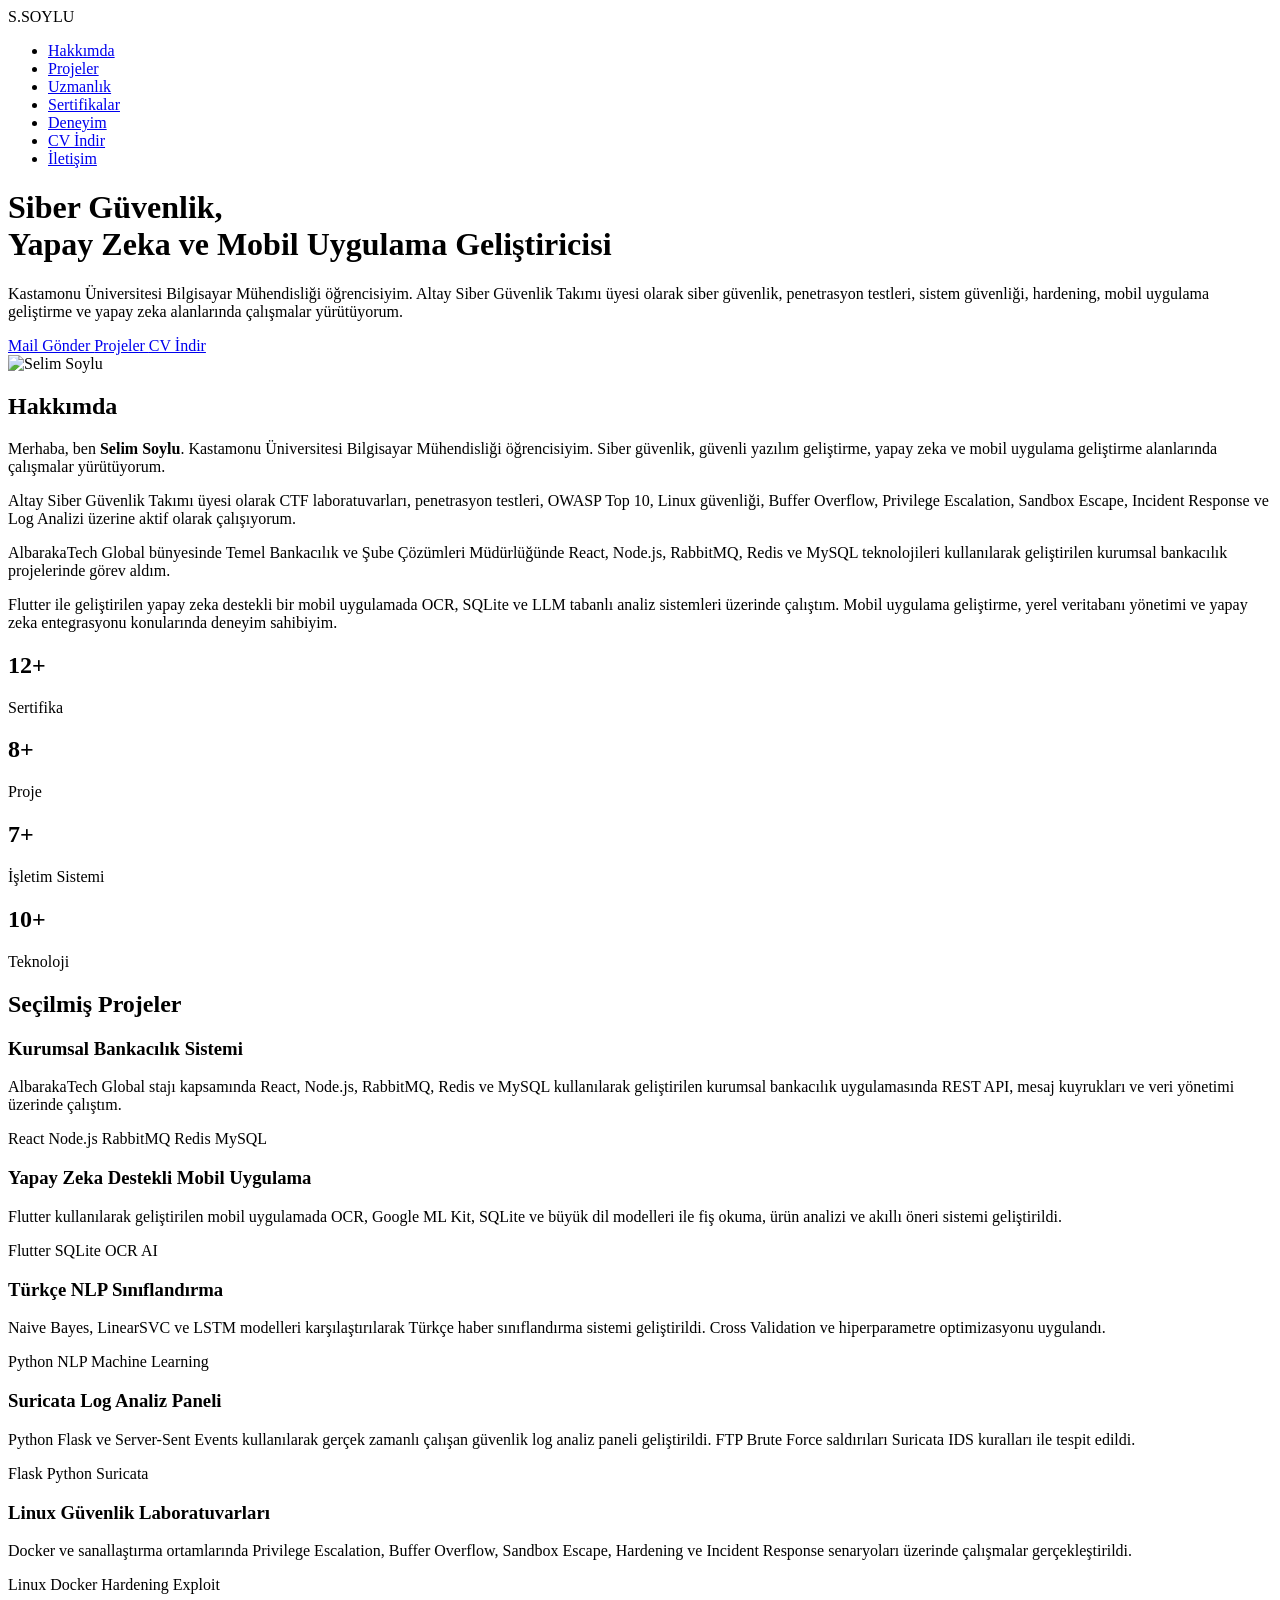
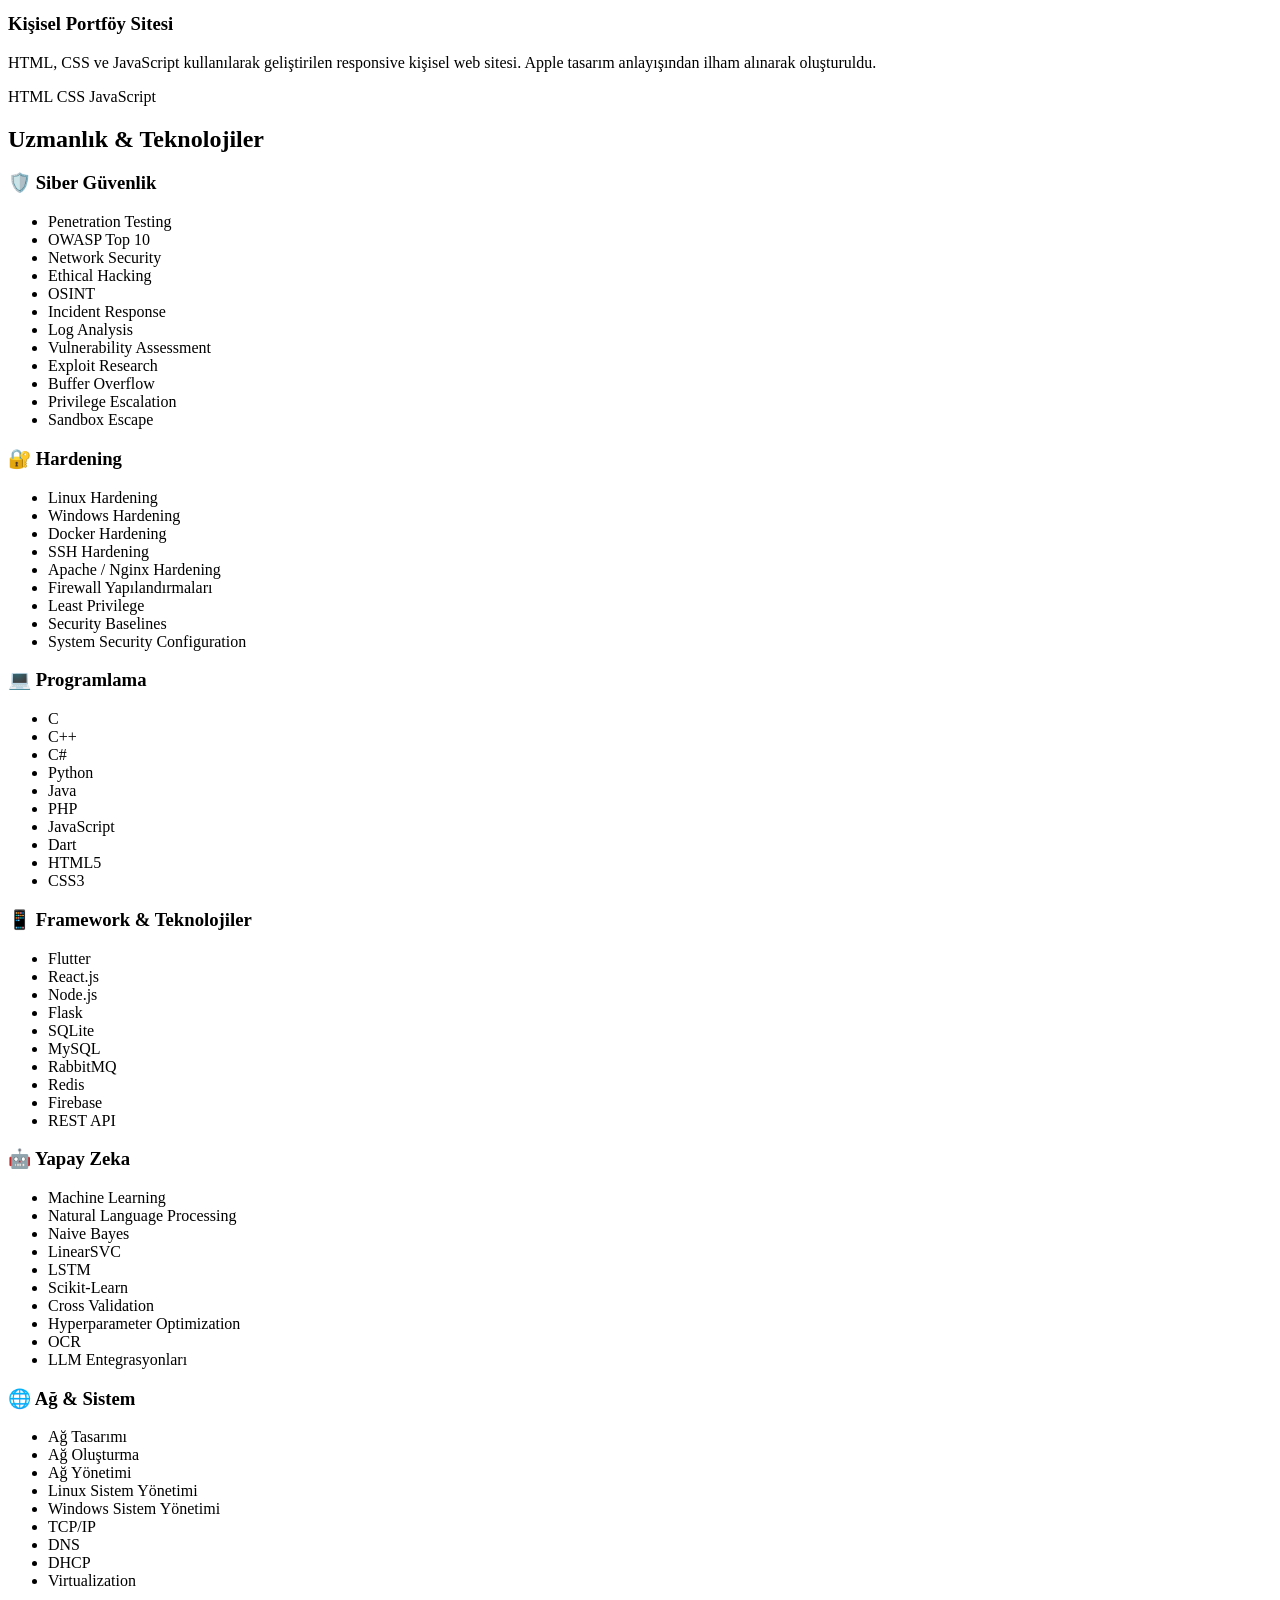
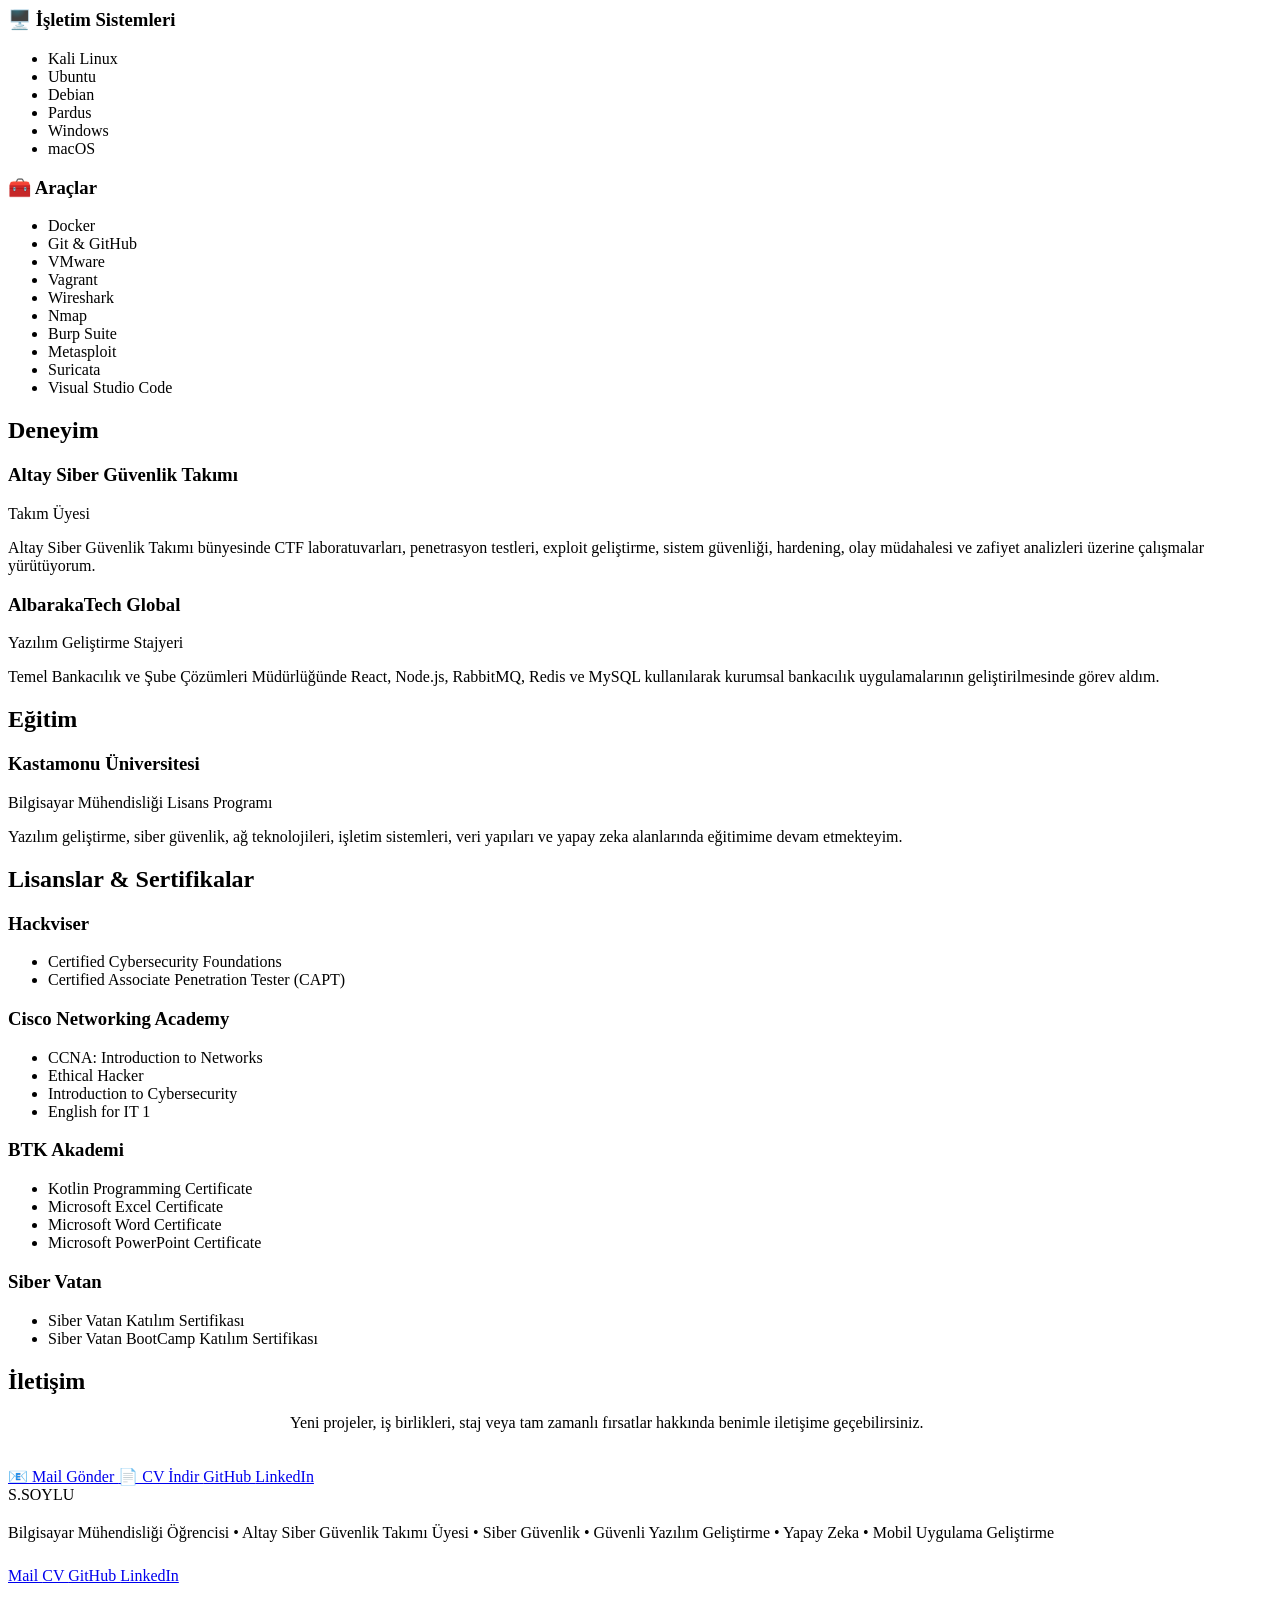
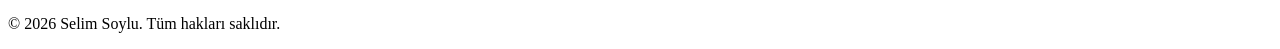
==== index.html @ c03e4eae "Rename portfolio/index.html to index.html" ====
<!DOCTYPE html>
<html lang="tr">

<head>

<meta charset="UTF-8">
<meta name="viewport" content="width=device-width, initial-scale=1.0">

<title>Selim Soylu | Cyber Security & Software Engineer</title>

<meta name="description" content="Selim Soylu - Bilgisayar Mühendisliği Öğrencisi | Siber Güvenlik | Yapay Zeka | Flutter">

<meta name="keywords" content="Selim Soylu,Cyber Security,Flutter,NLP,Machine Learning,Penetration Testing">

<link rel="stylesheet" href="style.css">

<link href="https://fonts.googleapis.com/css2?family=Fira+Code:wght@400;600;700&family=Poppins:wght@300;400;500;600;700&display=swap" rel="stylesheet">

</head>

<body>

<nav class="navbar">

<div class="logo">
S.SOYLU
</div>

<ul class="nav-links">

<li><a href="#hakkimda">Hakkımda</a></li>

<li><a href="#projeler">Projeler</a></li>

<li><a href="#yetenekler">Uzmanlık</a></li>

<li><a href="#sertifikalar">Sertifikalar</a></li>

<li><a href="#deneyim">Deneyim</a></li>

<li>

<a href="cv/SelimSoyluCV.pdf"
download
class="btn-outline">

CV İndir

</a>

</li>

<li>

<a href="#iletisim"
class="btn-outline">

İletişim

</a>

</li>

</ul>

<div class="menu-toggle">

<span class="bar"></span>

<span class="bar"></span>

<span class="bar"></span>

</div>

</nav>

<header class="hero">

<div class="hero-wrapper">

<div class="hero-content reveal">

<h1>

Siber Güvenlik,<br>

Yapay Zeka ve

<span class="gradient-text">

Mobil Uygulama

</span>

Geliştiricisi

</h1>

<p>

Kastamonu Üniversitesi Bilgisayar Mühendisliği öğrencisiyim.

Altay Siber Güvenlik Takımı üyesi olarak siber güvenlik,
penetrasyon testleri, sistem güvenliği, hardening,
mobil uygulama geliştirme ve yapay zeka alanlarında
çalışmalar yürütüyorum.

</p>

<div class="hero-buttons">

<a href="mailto:iletisim@selimsoylu.com"

class="btn-primary">

Mail Gönder

</a>

<a href="#projeler"

class="btn-secondary">

Projeler

</a>

<a href="cv/SelimSoyluCV.pdf"

download

class="btn-secondary">

CV İndir

</a>

</div>

</div>

<div class="hero-image reveal">

<img src="images/profile.jpg"

alt="Selim Soylu">

</div>

</div>

</header>
<section id="hakkimda" class="section">

<div class="container reveal">

<h2 class="section-title">
Hakkımda
</h2>

<div class="about-content">

<p>

Merhaba, ben <strong>Selim Soylu</strong>.
Kastamonu Üniversitesi Bilgisayar Mühendisliği öğrencisiyim.
Siber güvenlik, güvenli yazılım geliştirme, yapay zeka ve
mobil uygulama geliştirme alanlarında çalışmalar yürütüyorum.

</p>

<p>

Altay Siber Güvenlik Takımı üyesi olarak
CTF laboratuvarları, penetrasyon testleri,
OWASP Top 10, Linux güvenliği,
Buffer Overflow, Privilege Escalation,
Sandbox Escape, Incident Response ve
Log Analizi üzerine aktif olarak çalışıyorum.

</p>

<p>

AlbarakaTech Global bünyesinde
Temel Bankacılık ve Şube Çözümleri Müdürlüğünde
React, Node.js, RabbitMQ, Redis ve MySQL
teknolojileri kullanılarak geliştirilen
kurumsal bankacılık projelerinde görev aldım.

</p>

<p>

Flutter ile geliştirilen yapay zeka destekli
bir mobil uygulamada OCR, SQLite ve
LLM tabanlı analiz sistemleri üzerinde çalıştım.
Mobil uygulama geliştirme, yerel veritabanı yönetimi
ve yapay zeka entegrasyonu konularında deneyim sahibiyim.

</p>

</div>

</div>

</section>

<section class="section dark-section">

<div class="container reveal">

<div class="stats-grid">

<div class="stat-card">
<h2>12+</h2>
<p>Sertifika</p>
</div>

<div class="stat-card">
<h2>8+</h2>
<p>Proje</p>
</div>

<div class="stat-card">
<h2>7+</h2>
<p>İşletim Sistemi</p>
</div>

<div class="stat-card">
<h2>10+</h2>
<p>Teknoloji</p>
</div>

</div>

</div>

</section>
<section id="projeler" class="section">

<div class="container">

<h2 class="section-title reveal">
Seçilmiş Projeler
</h2>

<div class="project-grid">

<div class="project-card reveal">

<div class="card-inner">

<h3>Kurumsal Bankacılık Sistemi</h3>

<p>

AlbarakaTech Global stajı kapsamında React,
Node.js, RabbitMQ, Redis ve MySQL kullanılarak
geliştirilen kurumsal bankacılık uygulamasında
REST API, mesaj kuyrukları ve veri yönetimi
üzerinde çalıştım.

</p>

<div class="tags">

<span>React</span>
<span>Node.js</span>
<span>RabbitMQ</span>
<span>Redis</span>
<span>MySQL</span>

</div>

</div>

</div>

<div class="project-card reveal">

<div class="card-inner">

<h3>Yapay Zeka Destekli Mobil Uygulama</h3>

<p>

Flutter kullanılarak geliştirilen mobil uygulamada
OCR, Google ML Kit, SQLite ve büyük dil modelleri
ile fiş okuma, ürün analizi ve akıllı öneri sistemi
geliştirildi.

</p>

<div class="tags">

<span>Flutter</span>
<span>SQLite</span>
<span>OCR</span>
<span>AI</span>

</div>

</div>

</div>

<div class="project-card reveal">

<div class="card-inner">

<h3>Türkçe NLP Sınıflandırma</h3>

<p>

Naive Bayes, LinearSVC ve LSTM modelleri
karşılaştırılarak Türkçe haber sınıflandırma
sistemi geliştirildi.
Cross Validation ve hiperparametre optimizasyonu
uygulandı.

</p>

<div class="tags">

<span>Python</span>
<span>NLP</span>
<span>Machine Learning</span>

</div>

</div>

</div>

<div class="project-card reveal">

<div class="card-inner">

<h3>Suricata Log Analiz Paneli</h3>

<p>

Python Flask ve Server-Sent Events kullanılarak
gerçek zamanlı çalışan güvenlik log analiz paneli
geliştirildi.
FTP Brute Force saldırıları Suricata IDS kuralları
ile tespit edildi.

</p>

<div class="tags">

<span>Flask</span>
<span>Python</span>
<span>Suricata</span>

</div>

</div>

</div>

<div class="project-card reveal">

<div class="card-inner">

<h3>Linux Güvenlik Laboratuvarları</h3>

<p>

Docker ve sanallaştırma ortamlarında
Privilege Escalation, Buffer Overflow,
Sandbox Escape, Hardening ve Incident Response
senaryoları üzerinde çalışmalar gerçekleştirildi.

</p>

<div class="tags">

<span>Linux</span>
<span>Docker</span>
<span>Hardening</span>
<span>Exploit</span>

</div>

</div>

</div>

<div class="project-card reveal">

<div class="card-inner">

<h3>Kişisel Portföy Sitesi</h3>

<p>

HTML, CSS ve JavaScript kullanılarak geliştirilen
responsive kişisel web sitesi.
Apple tasarım anlayışından ilham alınarak
oluşturuldu.

</p>

<div class="tags">

<span>HTML</span>
<span>CSS</span>
<span>JavaScript</span>

</div>

</div>

</div>

</div>

</div>

</section>
<section id="yetenekler" class="section dark-section">

<div class="container">

<h2 class="section-title reveal">
Uzmanlık & Teknolojiler
</h2>

<div class="skills-wrapper">

<div class="skill-category reveal">

<h3>🛡️ Siber Güvenlik</h3>

<ul>

<li>Penetration Testing</li>

<li>OWASP Top 10</li>

<li>Network Security</li>

<li>Ethical Hacking</li>

<li>OSINT</li>

<li>Incident Response</li>

<li>Log Analysis</li>

<li>Vulnerability Assessment</li>

<li>Exploit Research</li>

<li>Buffer Overflow</li>

<li>Privilege Escalation</li>

<li>Sandbox Escape</li>

</ul>

</div>

<div class="skill-category reveal">

<h3>🔐 Hardening</h3>

<ul>

<li>Linux Hardening</li>

<li>Windows Hardening</li>

<li>Docker Hardening</li>

<li>SSH Hardening</li>

<li>Apache / Nginx Hardening</li>

<li>Firewall Yapılandırmaları</li>

<li>Least Privilege</li>

<li>Security Baselines</li>

<li>System Security Configuration</li>

</ul>

</div>

<div class="skill-category reveal">

<h3>💻 Programlama</h3>

<ul>

<li>C</li>

<li>C++</li>

<li>C#</li>

<li>Python</li>

<li>Java</li>

<li>PHP</li>

<li>JavaScript</li>

<li>Dart</li>

<li>HTML5</li>

<li>CSS3</li>

</ul>

</div>

<div class="skill-category reveal">

<h3>📱 Framework & Teknolojiler</h3>

<ul>

<li>Flutter</li>

<li>React.js</li>

<li>Node.js</li>

<li>Flask</li>

<li>SQLite</li>

<li>MySQL</li>

<li>RabbitMQ</li>

<li>Redis</li>

<li>Firebase</li>

<li>REST API</li>

</ul>

</div>

<div class="skill-category reveal">

<h3>🤖 Yapay Zeka</h3>

<ul>

<li>Machine Learning</li>

<li>Natural Language Processing</li>

<li>Naive Bayes</li>

<li>LinearSVC</li>

<li>LSTM</li>

<li>Scikit-Learn</li>

<li>Cross Validation</li>

<li>Hyperparameter Optimization</li>

<li>OCR</li>

<li>LLM Entegrasyonları</li>

</ul>

</div>

<div class="skill-category reveal">

<h3>🌐 Ağ & Sistem</h3>

<ul>

<li>Ağ Tasarımı</li>

<li>Ağ Oluşturma</li>

<li>Ağ Yönetimi</li>

<li>Linux Sistem Yönetimi</li>

<li>Windows Sistem Yönetimi</li>

<li>TCP/IP</li>

<li>DNS</li>

<li>DHCP</li>

<li>Virtualization</li>

</ul>

</div>

<div class="skill-category reveal">

<h3>🖥️ İşletim Sistemleri</h3>

<ul>

<li>Kali Linux</li>

<li>Ubuntu</li>

<li>Debian</li>

<li>Pardus</li>

<li>Windows</li>

<li>macOS</li>

</ul>

</div>

<div class="skill-category reveal">

<h3>🧰 Araçlar</h3>

<ul>

<li>Docker</li>

<li>Git & GitHub</li>

<li>VMware</li>

<li>Vagrant</li>

<li>Wireshark</li>

<li>Nmap</li>

<li>Burp Suite</li>

<li>Metasploit</li>

<li>Suricata</li>

<li>Visual Studio Code</li>

</ul>

</div>

</div>

</div>

</section>
<section id="deneyim" class="section">

<div class="container reveal">

<h2 class="section-title">
Deneyim
</h2>

<div class="timeline">

<div class="timeline-item">

<h3>Altay Siber Güvenlik Takımı</h3>

<span>Takım Üyesi</span>

<p>

Altay Siber Güvenlik Takımı bünyesinde CTF laboratuvarları,
penetrasyon testleri, exploit geliştirme, sistem güvenliği,
hardening, olay müdahalesi ve zafiyet analizleri üzerine
çalışmalar yürütüyorum.

</p>

</div>

<div class="timeline-item">

<h3>AlbarakaTech Global</h3>

<span>Yazılım Geliştirme Stajyeri</span>

<p>

Temel Bankacılık ve Şube Çözümleri Müdürlüğünde
React, Node.js, RabbitMQ, Redis ve MySQL kullanılarak
kurumsal bankacılık uygulamalarının geliştirilmesinde
görev aldım.

</p>

</div>

</div>

</div>

</section>

<section id="egitim" class="section dark-section">

<div class="container reveal">

<h2 class="section-title">

Eğitim

</h2>

<div class="about-content">

<h3>

Kastamonu Üniversitesi

</h3>

<p>

Bilgisayar Mühendisliği Lisans Programı

</p>

<p>

Yazılım geliştirme, siber güvenlik,
ağ teknolojileri, işletim sistemleri,
veri yapıları ve yapay zeka alanlarında
eğitimime devam etmekteyim.

</p>

</div>

</div>

</section>

<section id="sertifikalar" class="section">

<div class="container reveal">

<h2 class="section-title">

Lisanslar & Sertifikalar

</h2>

<div class="skills-wrapper">

<div class="skill-category">

<h3>Hackviser</h3>

<ul>

<li>Certified Cybersecurity Foundations</li>

<li>Certified Associate Penetration Tester (CAPT)</li>

</ul>

</div>

<div class="skill-category">

<h3>Cisco Networking Academy</h3>

<ul>

<li>CCNA: Introduction to Networks</li>

<li>Ethical Hacker</li>

<li>Introduction to Cybersecurity</li>

<li>English for IT 1</li>

</ul>

</div>

<div class="skill-category">

<h3>BTK Akademi</h3>

<ul>

<li>Kotlin Programming Certificate</li>

<li>Microsoft Excel Certificate</li>

<li>Microsoft Word Certificate</li>

<li>Microsoft PowerPoint Certificate</li>

</ul>

</div>

<div class="skill-category">

<h3>Siber Vatan</h3>

<ul>

<li>Siber Vatan Katılım Sertifikası</li>

<li>Siber Vatan BootCamp Katılım Sertifikası</li>

</ul>

</div>

</div>

</div>

</section>
<section id="iletisim" class="section dark-section">

<div class="container reveal text-center">

<h2 class="section-title">
İletişim
</h2>

<p style="max-width:700px;margin:0 auto 35px;color:var(--text-muted);">

Yeni projeler, iş birlikleri, staj veya tam zamanlı
fırsatlar hakkında benimle iletişime geçebilirsiniz.

</p>

<div class="hero-buttons" style="justify-content:center;flex-wrap:wrap;">

<a href="mailto:iletisim@selimsoylu.com"
class="btn-primary">

📧 Mail Gönder

</a>

<a href="cv/SelimSoyluCV.pdf"
download
class="btn-secondary">

📄 CV İndir

</a>

<a href="https://github.com/Selim-Soylu"
target="_blank"
class="btn-secondary">

GitHub

</a>

<a href="https://www.linkedin.com/in/selim-soylu-5a532a323/"
target="_blank"
class="btn-secondary">

LinkedIn

</a>

</div>

</div>

</section>

<footer>

<div class="container text-center">

<div class="logo" style="margin-bottom:20px;">

S.SOYLU

</div>

<p style="margin-bottom:25px;">

Bilgisayar Mühendisliği Öğrencisi •
Altay Siber Güvenlik Takımı Üyesi •
Siber Güvenlik • Güvenli Yazılım Geliştirme •
Yapay Zeka • Mobil Uygulama Geliştirme

</p>

<div class="hero-buttons"
style="justify-content:center;margin-bottom:30px;flex-wrap:wrap;">

<a href="mailto:iletisim@selimsoylu.com"
class="btn-primary">

Mail

</a>

<a href="cv/SelimSoyluCV.pdf"
download
class="btn-secondary">

CV

</a>

<a href="https://github.com/Selim-Soylu"
target="_blank"
class="btn-secondary">

GitHub

</a>

<a href="https://www.linkedin.com/in/selim-soylu-5a532a323/"
target="_blank"
class="btn-secondary">

LinkedIn

</a>

</div>

<p>

© 2026 Selim Soylu. Tüm hakları saklıdır.

</p>

</div>

</footer>

<script src="script.js"></script>

</body>

</html>
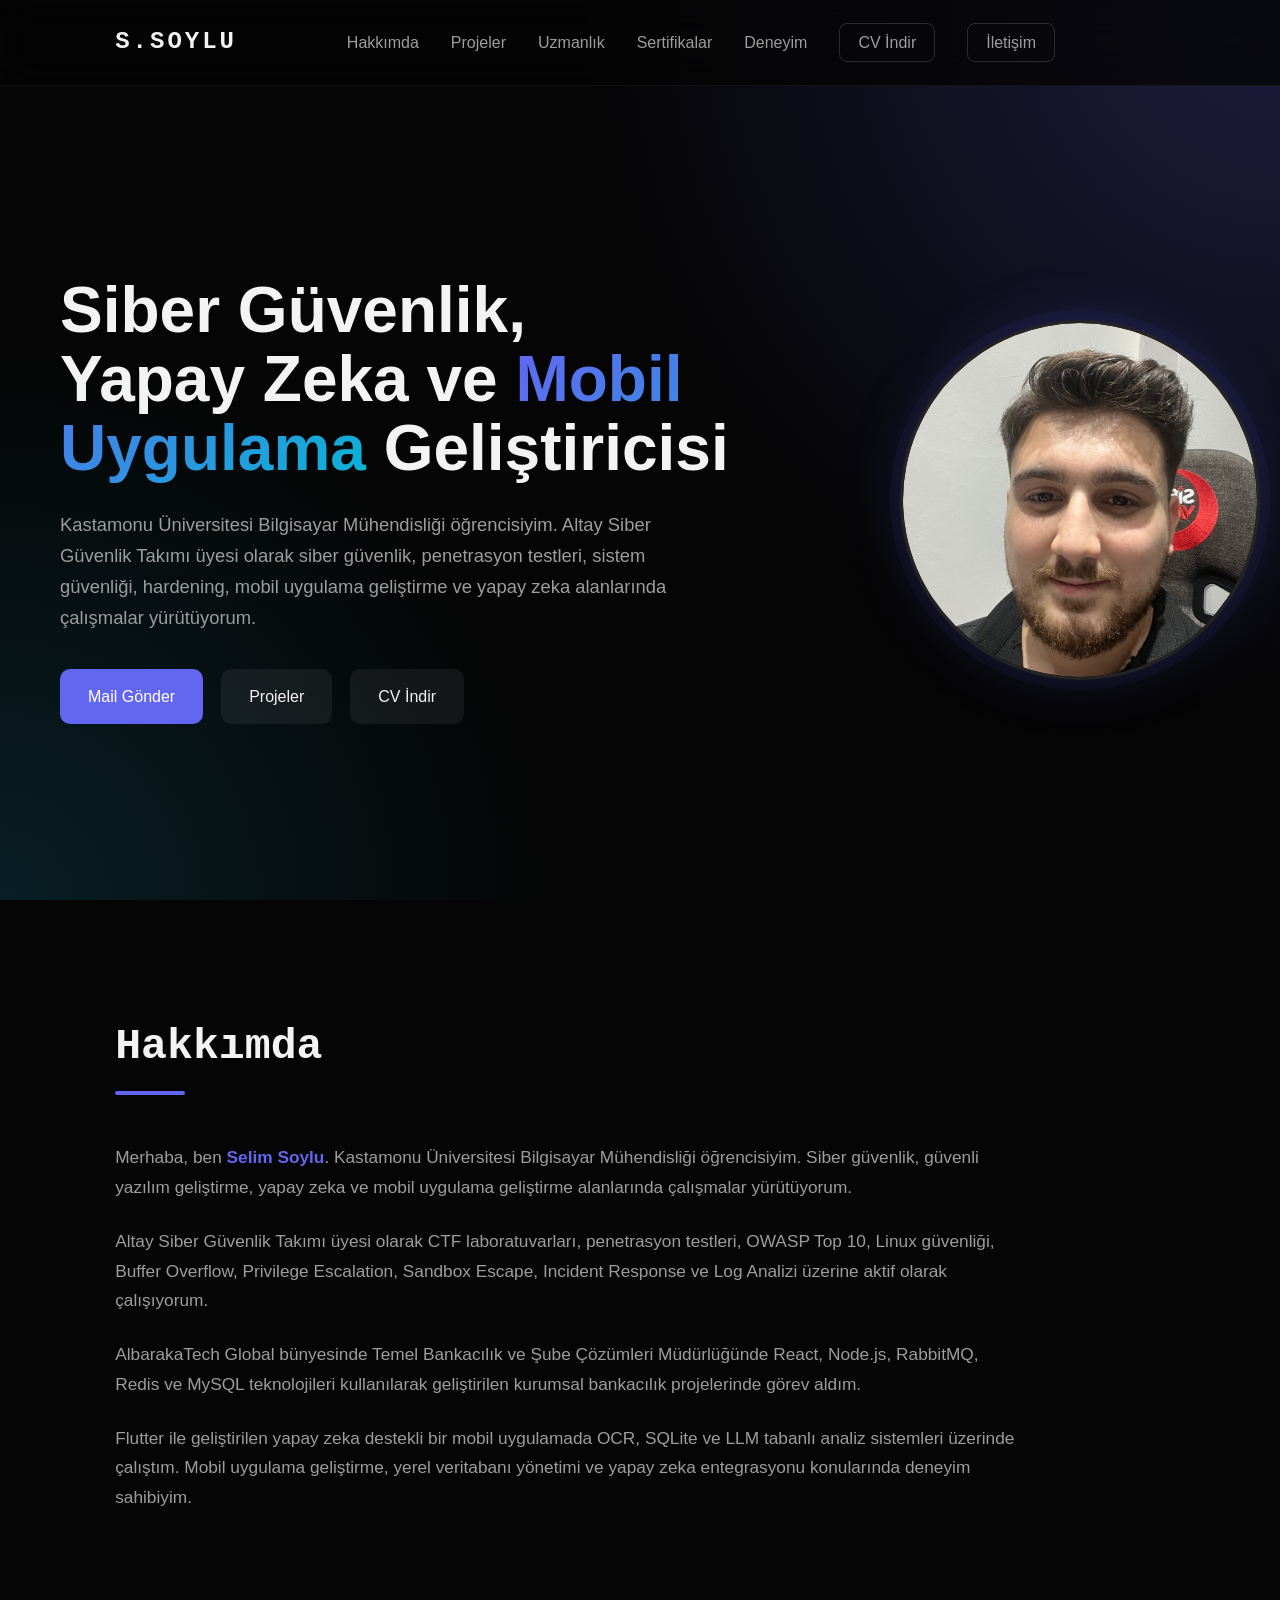
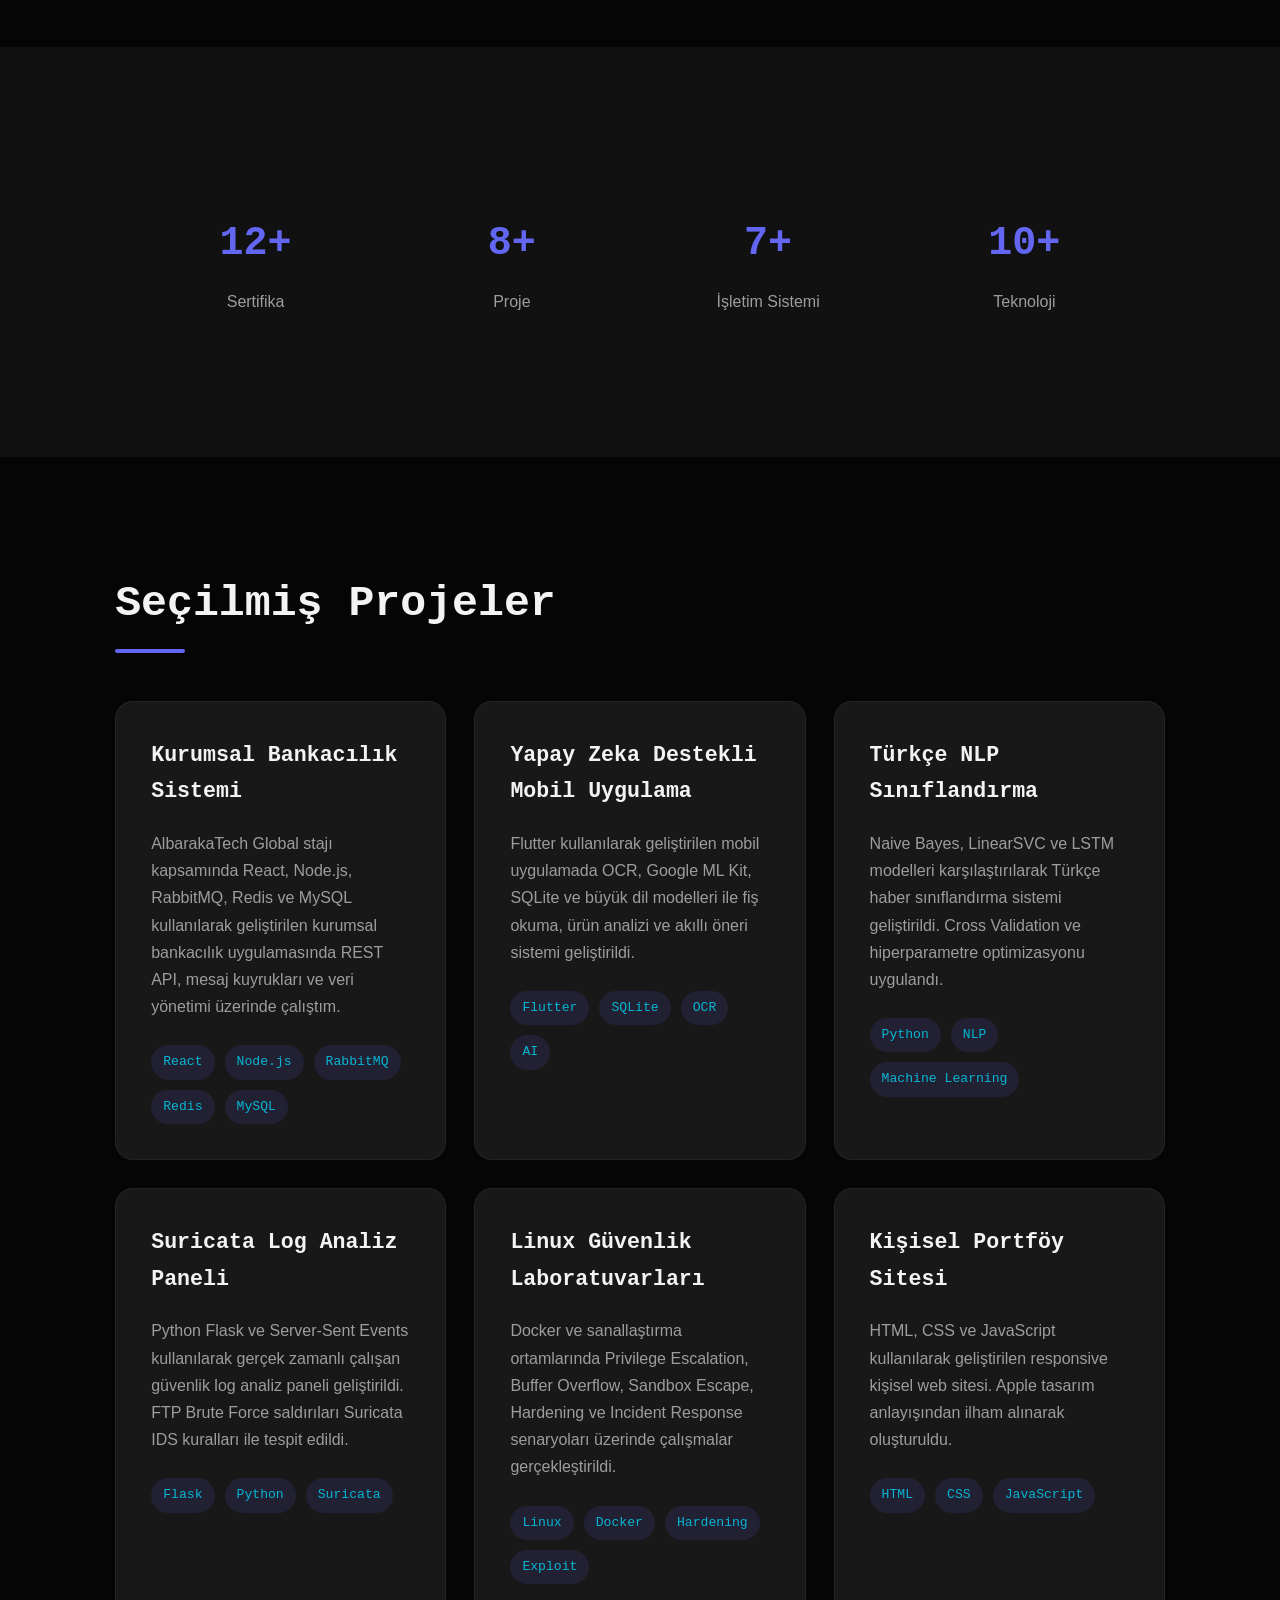
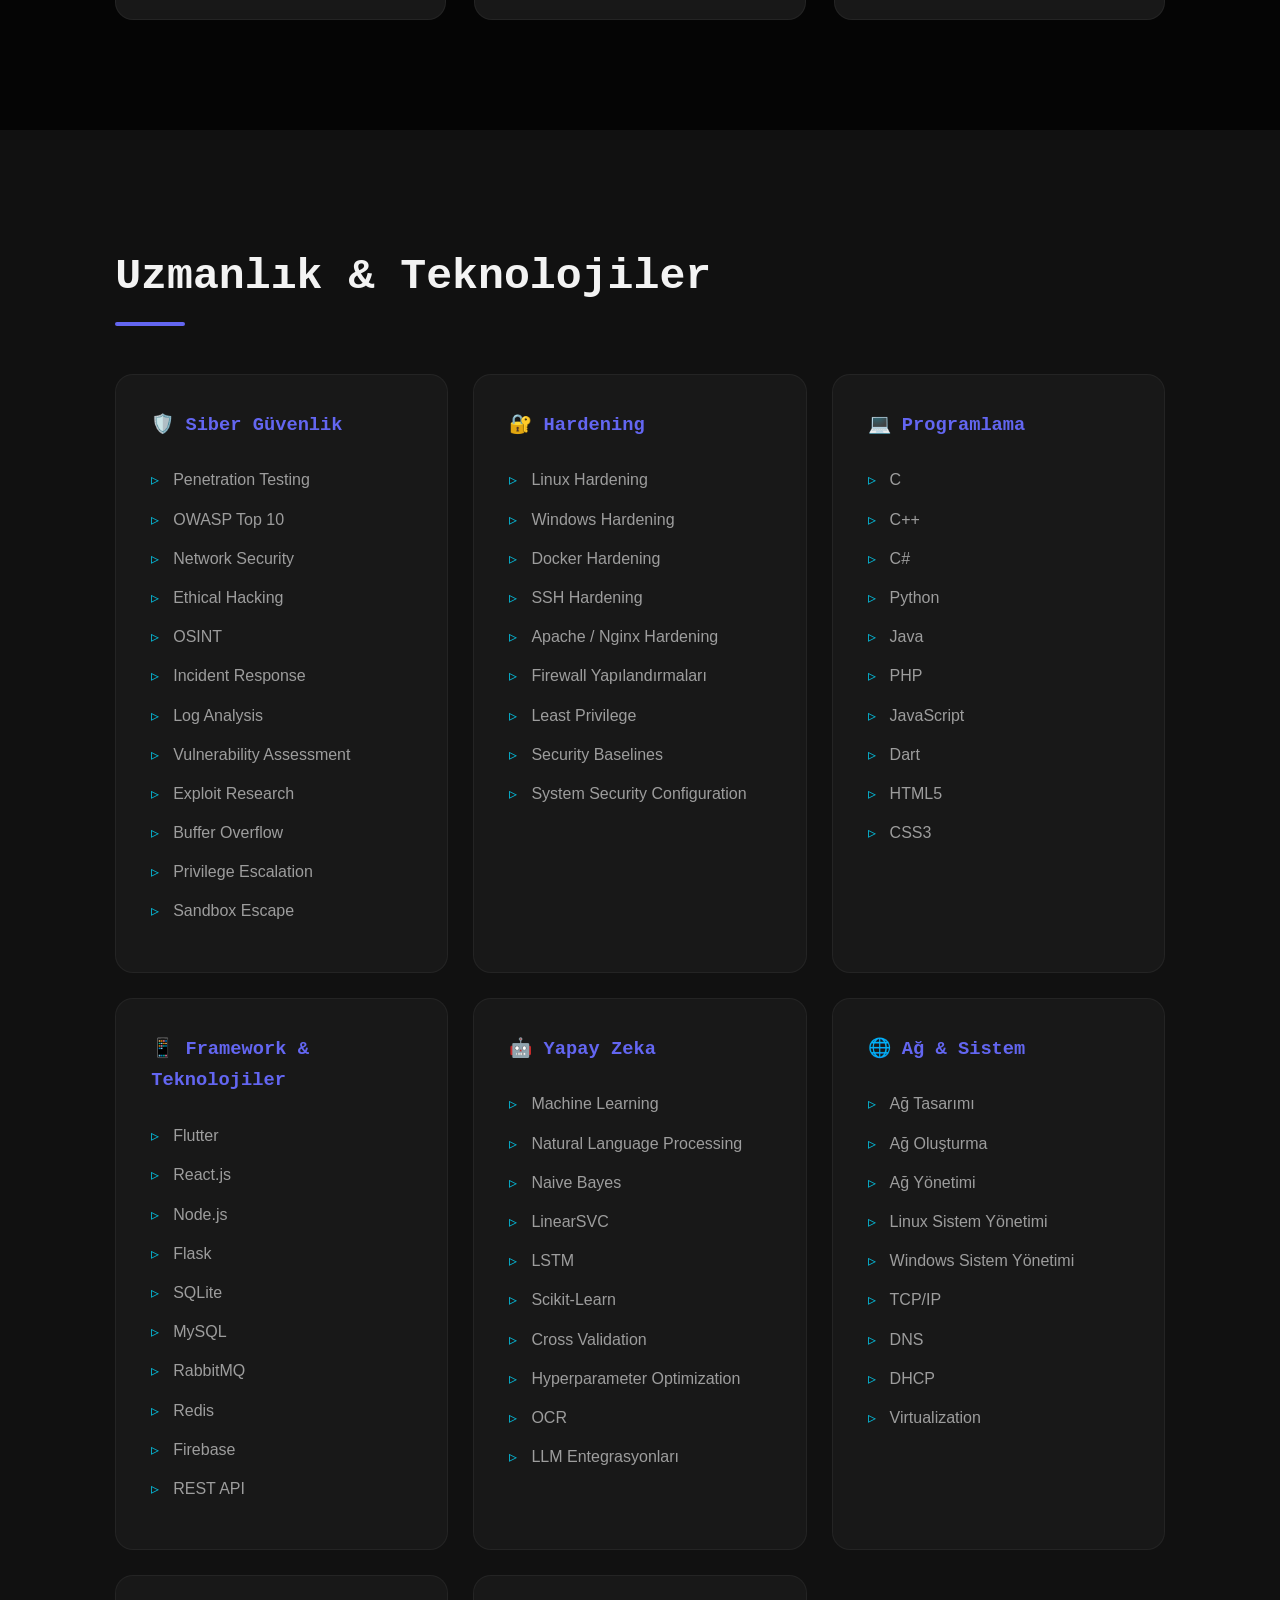
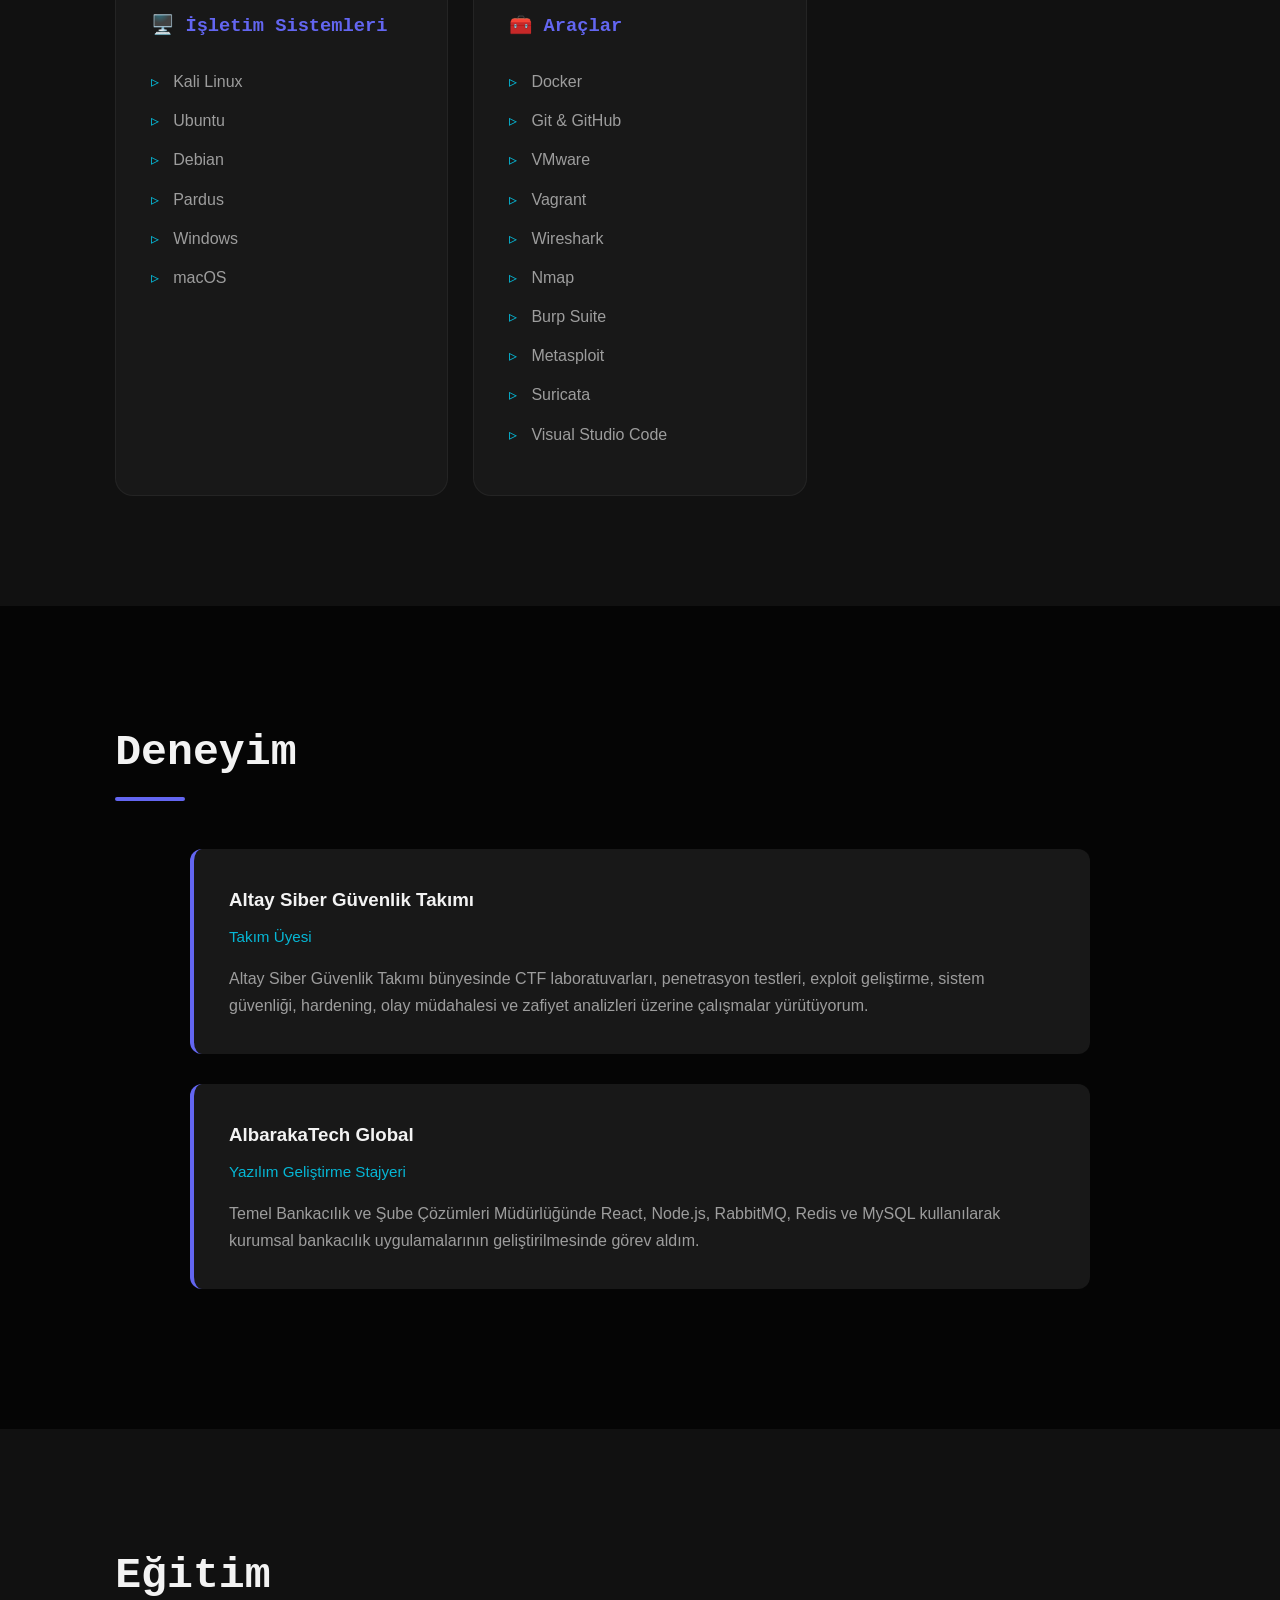
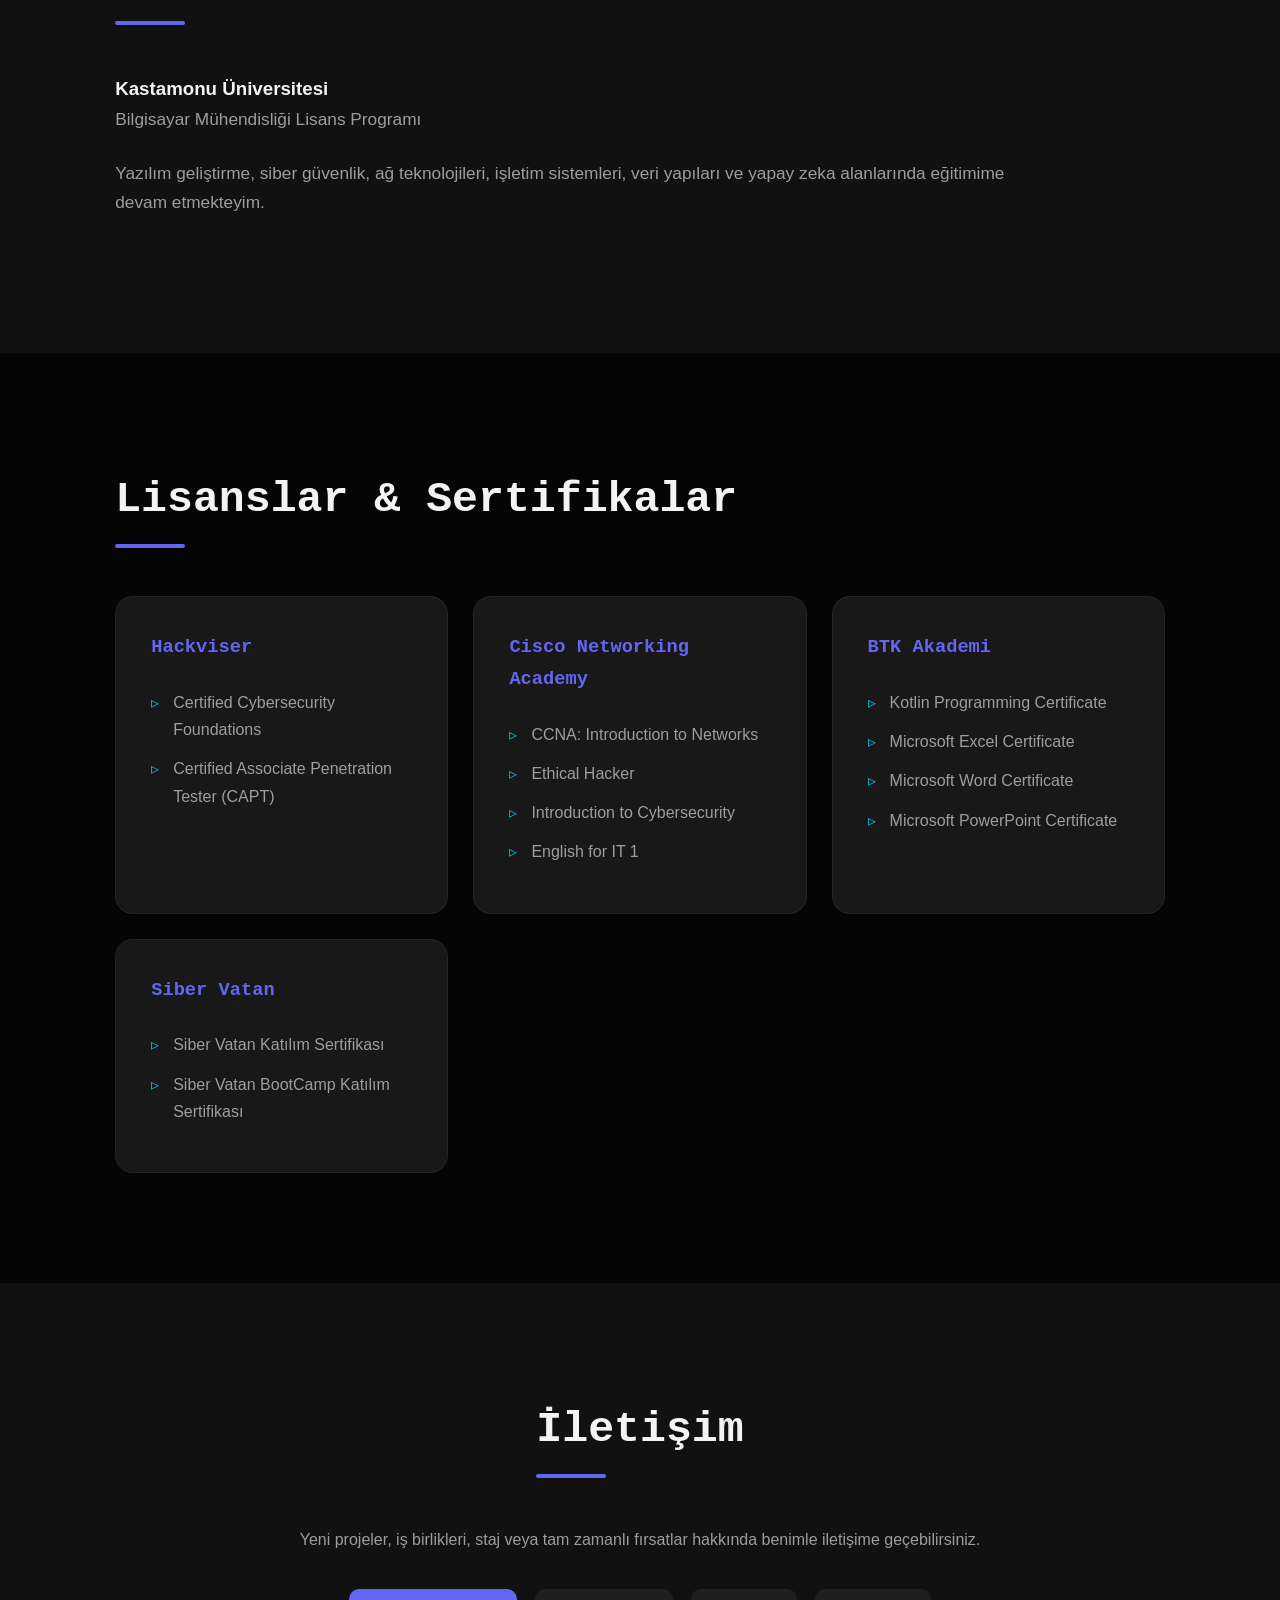
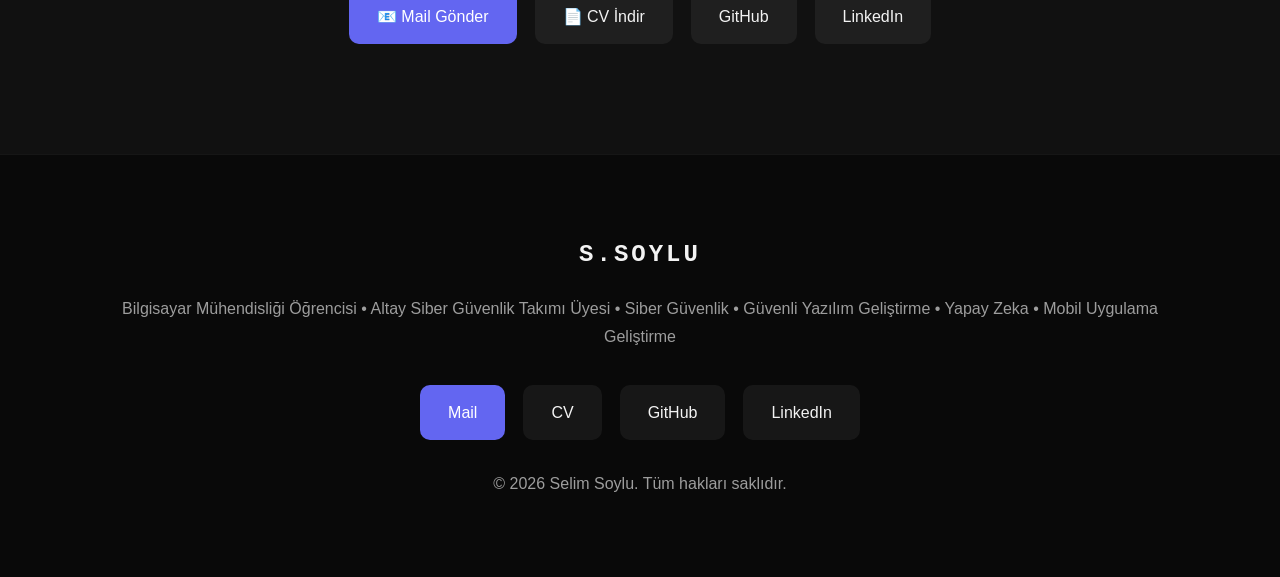
==== commit f339062c: "Update the word 'Hello' to 'Goodbye'" ====
--- a/index.html
+++ b/index.html
@@ -110,7 +110,7 @@
 
 <div class="hero-buttons">
 
-<a href="mailto:iletisim@selimsoylu.com"
+<a href="mailto:selimsoylu5834@gmail.com"
 
 class="btn-primary">
 
@@ -856,7 +856,7 @@
 
 <div class="hero-buttons" style="justify-content:center;flex-wrap:wrap;">
 
-<a href="mailto:iletisim@selimsoylu.com"
+<a href="mailto:selimsoylu5834@gmail.com"
 class="btn-primary">
 
 📧 Mail Gönder
@@ -915,7 +915,7 @@
 <div class="hero-buttons"
 style="justify-content:center;margin-bottom:30px;flex-wrap:wrap;">
 
-<a href="mailto:iletisim@selimsoylu.com"
+<a href="mailto:selimsoylu5834@gmail.com"
 class="btn-primary">
 
 Mail
--- a/style.css
+++ b/style.css
@@ -0,0 +1,875 @@
+:root{
+
+--bg-dark:#050505;
+--bg-surface:#111111;
+--bg-card:#181818;
+
+--text-main:#f3f3f3;
+--text-muted:#9d9d9d;
+
+--primary:#6366f1;
+--primary-hover:#4f46e5;
+--accent:#06b6d4;
+
+--radius:16px;
+
+--font-main:'Poppins',sans-serif;
+--font-code:'Fira Code',monospace;
+
+}
+
+*{
+margin:0;
+padding:0;
+box-sizing:border-box;
+}
+
+html{
+scroll-behavior:smooth;
+}
+
+body{
+
+font-family:var(--font-main);
+background:var(--bg-dark);
+color:var(--text-main);
+overflow-x:hidden;
+line-height:1.7;
+
+}
+
+a{
+text-decoration:none;
+color:inherit;
+}
+
+img{
+display:block;
+max-width:100%;
+}
+
+.section{
+
+padding:110px 9%;
+
+}
+
+.dark-section{
+
+background:var(--bg-surface);
+
+}
+
+.container{
+
+max-width:1300px;
+margin:auto;
+
+}
+.navbar{
+
+position:fixed;
+
+top:0;
+left:0;
+
+width:100%;
+
+padding:22px 9%;
+
+display:flex;
+justify-content:space-between;
+align-items:center;
+
+background:rgba(5,5,5,.78);
+
+backdrop-filter:blur(18px);
+
+z-index:999;
+
+border-bottom:1px solid rgba(255,255,255,.05);
+
+}
+
+.logo{
+
+font-family:var(--font-code);
+
+font-size:1.5rem;
+
+font-weight:700;
+
+letter-spacing:3px;
+
+}
+
+.nav-links{
+
+display:flex;
+
+gap:32px;
+
+align-items:center;
+
+list-style:none;
+
+}
+
+.nav-links a{
+
+color:var(--text-muted);
+
+transition:.3s;
+
+}
+
+.nav-links a:hover{
+
+color:white;
+
+}
+
+.btn-outline{
+
+padding:10px 18px;
+
+border:1px solid rgba(255,255,255,.15);
+
+border-radius:8px;
+
+}
+
+.btn-outline:hover{
+
+background:white;
+
+color:black;
+
+}
+.hero{
+
+min-height:100vh;
+
+display:flex;
+
+align-items:center;
+
+padding-top:170px;
+
+padding-bottom:70px;
+
+background:
+
+radial-gradient(circle at top right,#1d1d3f 0%,transparent 45%),
+
+radial-gradient(circle at bottom left,#081f25 0%,transparent 35%),
+
+#050505;
+
+}
+
+.hero-wrapper{
+
+display:flex;
+
+justify-content:center;
+
+align-items:center;
+
+gap:140px;
+
+width:100%;
+
+max-width:1450px;
+
+margin:0 auto;
+
+}
+
+.hero-content{
+
+flex:1;
+
+max-width:700px;
+
+margin-left:40px;
+
+}
+.hero h1{
+
+font-size:clamp(3.5rem,5vw,5.2rem);
+
+line-height:1.08;
+
+margin-bottom:25px;
+
+}
+
+.gradient-text{
+
+background:linear-gradient(135deg,#6366f1,#06b6d4);
+
+-webkit-background-clip:text;
+
+-webkit-text-fill-color:transparent;
+
+}
+
+.hero p{
+
+max-width:620px;
+
+font-size:1.15rem;
+
+color:var(--text-muted);
+
+margin-bottom:35px;
+
+}
+
+.hero-buttons{
+
+display:flex;
+
+gap:18px;
+
+flex-wrap:wrap;
+
+}
+
+.btn-primary{
+
+padding:14px 28px;
+
+background:var(--primary);
+
+border-radius:10px;
+
+color:white;
+
+transition:.3s;
+
+}
+
+.btn-primary:hover{
+
+background:var(--primary-hover);
+
+transform:translateY(-3px);
+
+}
+
+.btn-secondary{
+
+padding:14px 28px;
+
+background:rgba(255,255,255,.06);
+
+border-radius:10px;
+
+transition:.3s;
+
+}
+
+.btn-secondary:hover{
+
+background:rgba(255,255,255,.12);
+
+}
+.hero-image{
+    width:360px;
+    height:360px;
+
+    border-radius:50%;
+    overflow:hidden;
+
+    background:#111;
+
+    border:3px solid rgba(255,255,255,.08);
+
+    box-shadow:
+        0 0 0 10px rgba(99,102,241,.05),
+        0 0 60px rgba(99,102,241,.18);
+
+    flex-shrink:0;
+}
+
+.hero-image img{
+    width:100%;
+    height:100%;
+    object-fit:cover;
+    border-radius:50%;
+}
+.stats-grid{
+
+display:grid;
+
+grid-template-columns:repeat(4, minmax(180px, 1fr));
+
+gap:25px;
+
+margin-top:20px;
+
+max-width:1000px;
+
+margin-left:auto;
+
+margin-right:auto;
+
+}
+.stat-card{
+
+display:flex;
+
+flex-direction:column;
+
+justify-content:center;
+
+align-items:center;
+
+min-height:170px;
+
+}
+.stat-card:hover{
+
+transform:translateY(-8px);
+
+border-color:var(--primary);
+
+box-shadow:0 15px 40px rgba(99,102,241,.15);
+
+}
+
+.stat-card h2{
+
+font-size:2.5rem;
+
+color:var(--primary);
+
+font-family:var(--font-code);
+
+margin-bottom:10px;
+
+}
+
+.stat-card p{
+
+color:var(--text-muted);
+
+}
+.about-content{
+
+max-width:900px;
+
+}
+
+.about-content p{
+
+margin-bottom:25px;
+
+font-size:1.08rem;
+
+color:var(--text-muted);
+
+}
+
+.about-content strong{
+
+color:var(--primary);
+
+}
+.section-title{
+
+font-size:2.7rem;
+
+font-family:var(--font-code);
+
+margin-bottom:60px;
+
+display:inline-block;
+
+position:relative;
+
+}
+
+.section-title::after{
+
+content:"";
+
+position:absolute;
+
+left:0;
+
+bottom:-12px;
+
+width:70px;
+
+height:4px;
+
+background:var(--primary);
+
+border-radius:20px;
+
+}
+.project-grid{
+
+display:grid;
+
+grid-template-columns:repeat(auto-fit,minmax(330px,1fr));
+
+gap:28px;
+
+}
+
+.project-card{
+
+background:var(--bg-card);
+
+padding:35px;
+
+border-radius:18px;
+
+border:1px solid rgba(255,255,255,.05);
+
+transition:.35s;
+
+height:100%;
+
+}
+
+.project-card:hover{
+
+transform:translateY(-10px);
+
+border-color:var(--primary);
+
+box-shadow:0 20px 45px rgba(99,102,241,.15);
+
+}
+
+.project-card h3{
+
+font-size:1.35rem;
+
+margin-bottom:20px;
+
+font-family:var(--font-code);
+
+}
+
+.project-card p{
+
+color:var(--text-muted);
+
+margin-bottom:25px;
+
+}
+
+.tags{
+
+display:flex;
+
+flex-wrap:wrap;
+
+gap:10px;
+
+}
+
+.tags span{
+
+background:rgba(99,102,241,.12);
+
+padding:6px 12px;
+
+border-radius:20px;
+
+font-size:.82rem;
+
+color:var(--accent);
+
+font-family:var(--font-code);
+
+}
+.skills-wrapper{
+
+display:grid;
+
+grid-template-columns:repeat(auto-fit,minmax(300px,1fr));
+
+gap:25px;
+
+}
+
+.skill-category{
+
+background:var(--bg-card);
+
+padding:35px;
+
+border-radius:18px;
+
+border:1px solid rgba(255,255,255,.05);
+
+transition:.35s;
+
+}
+
+.skill-category:hover{
+
+transform:translateY(-8px);
+
+border-color:var(--primary);
+
+}
+
+.skill-category h3{
+
+margin-bottom:25px;
+
+font-family:var(--font-code);
+
+color:var(--primary);
+
+}
+
+.skill-category ul{
+
+list-style:none;
+
+}
+
+.skill-category li{
+
+margin-bottom:12px;
+
+padding-left:22px;
+
+position:relative;
+
+color:var(--text-muted);
+
+}
+
+.skill-category li::before{
+
+content:"▹";
+
+position:absolute;
+
+left:0;
+
+color:var(--accent);
+
+}
+.timeline{
+
+max-width:900px;
+
+margin:auto;
+
+}
+
+.timeline-item{
+
+background:var(--bg-card);
+
+padding:35px;
+
+margin-bottom:30px;
+
+border-left:4px solid var(--primary);
+
+border-radius:12px;
+
+}
+
+.timeline-item h3{
+
+margin-bottom:8px;
+
+}
+
+.timeline-item span{
+
+display:block;
+
+margin-bottom:15px;
+
+color:var(--accent);
+
+font-size:.95rem;
+
+}
+
+.timeline-item p{
+
+color:var(--text-muted);
+
+}
+/* ===== Footer ===== */
+
+footer{
+
+background:#090909;
+
+padding:80px 9%;
+
+border-top:1px solid rgba(255,255,255,.05);
+
+}
+
+.text-center{
+
+text-align:center;
+
+}
+
+footer p{
+
+color:var(--text-muted);
+
+margin-top:15px;
+
+}
+
+footer .hero-buttons{
+
+justify-content:center;
+
+margin-top:35px;
+
+}
+
+
+
+/* ===== Reveal Animation ===== */
+
+.reveal{
+
+opacity:0;
+
+transform:translateY(40px);
+
+transition:all .8s ease;
+
+}
+
+.reveal.active{
+
+opacity:1;
+
+transform:translateY(0);
+
+}
+
+
+
+/* ===== Scrollbar ===== */
+
+::-webkit-scrollbar{
+
+width:10px;
+
+}
+
+::-webkit-scrollbar-track{
+
+background:#050505;
+
+}
+
+::-webkit-scrollbar-thumb{
+
+background:#303030;
+
+border-radius:30px;
+
+}
+
+::-webkit-scrollbar-thumb:hover{
+
+background:var(--primary);
+
+}
+
+
+
+/* ===== Selection ===== */
+
+::selection{
+
+background:var(--primary);
+
+color:white;
+
+}
+
+
+
+/* ===== Hover ===== */
+
+img{
+
+transition:.4s;
+
+}
+
+.hero-image:hover{
+
+transform:scale(1.03);
+
+}
+
+.project-card:hover h3{
+
+color:var(--primary);
+
+}
+
+
+
+/* ===== Mobile ===== */
+
+@media(max-width:992px){
+
+.hero-wrapper{
+
+flex-direction:column-reverse;
+
+text-align:center;
+
+gap:50px;
+
+}
+
+.hero-content{
+
+max-width:100%;
+
+margin-left: 0;
+
+}
+
+.hero-buttons{
+
+justify-content:center;
+
+}
+
+.nav-links{
+
+display:none;
+
+position:absolute;
+
+top:100%;
+
+left:0;
+
+width:100%;
+
+background:#090909;
+
+padding:35px 0;
+
+flex-direction:column;
+
+}
+
+.nav-links.active{
+
+display:flex;
+
+}
+
+.menu-toggle{
+
+display:block;
+
+}
+
+.hero-image{
+
+width:260px;
+
+height:260px;
+
+}
+
+}
+
+@media(max-width:768px){
+
+.section{
+
+padding:80px 6%;
+
+}
+
+.hero h1{
+
+font-size:2.6rem;
+
+}
+
+.project-grid{
+
+grid-template-columns:1fr;
+
+}
+
+.skills-wrapper{
+
+grid-template-columns:1fr;
+
+}
+
+.stats-grid{
+
+display:grid;
+
+grid-template-columns:repeat(4,1fr);
+
+gap:30px;
+
+width:100%;
+
+max-width:none;
+
+margin:50px 0;
+
+}
+
+.section-title{
+
+font-size:2.1rem;
+
+}
+
+}
+
+@media(max-width:520px){
+
+.stats-grid{
+
+grid-template-columns:1fr;
+
+}
+
+.hero-buttons a{
+
+width:100%;
+
+text-align:center;
+
+}
+
+.hero-image{
+
+width:210px;
+
+height:210px;
+
+}
+
+}
